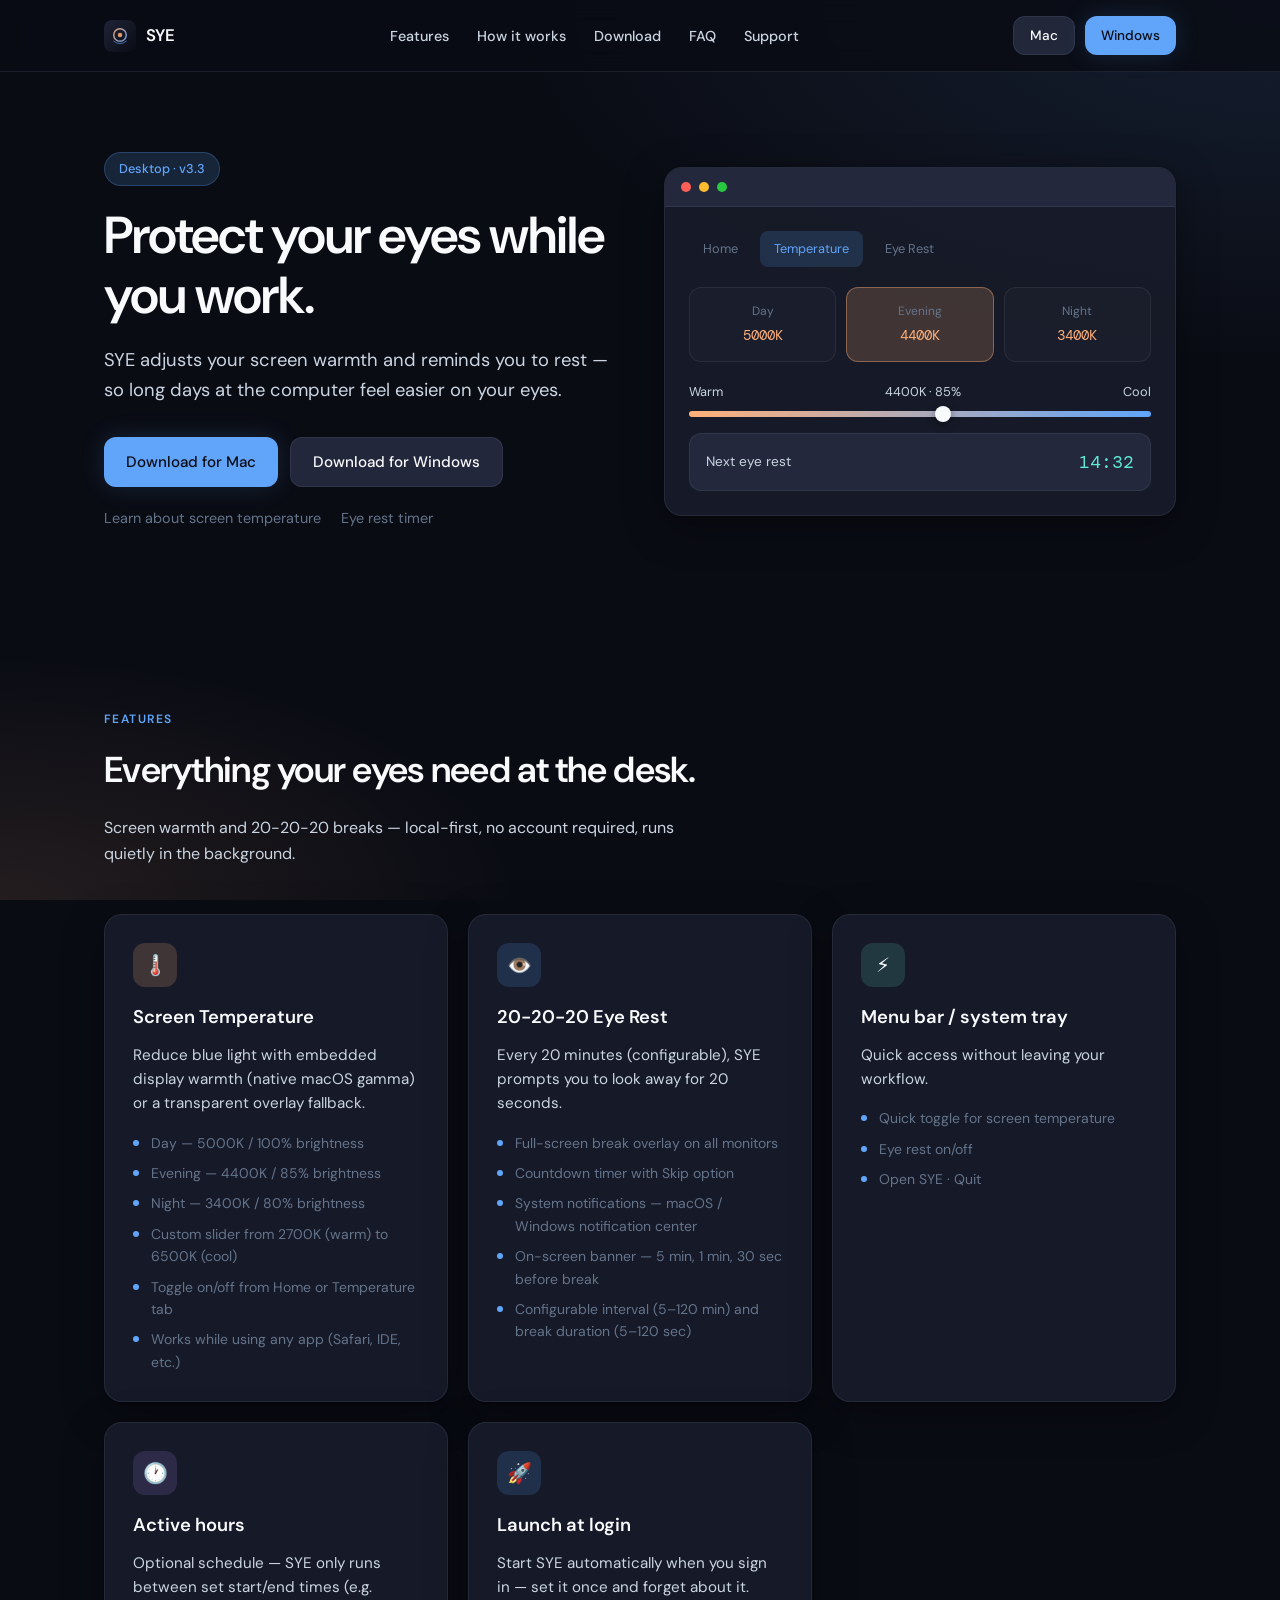
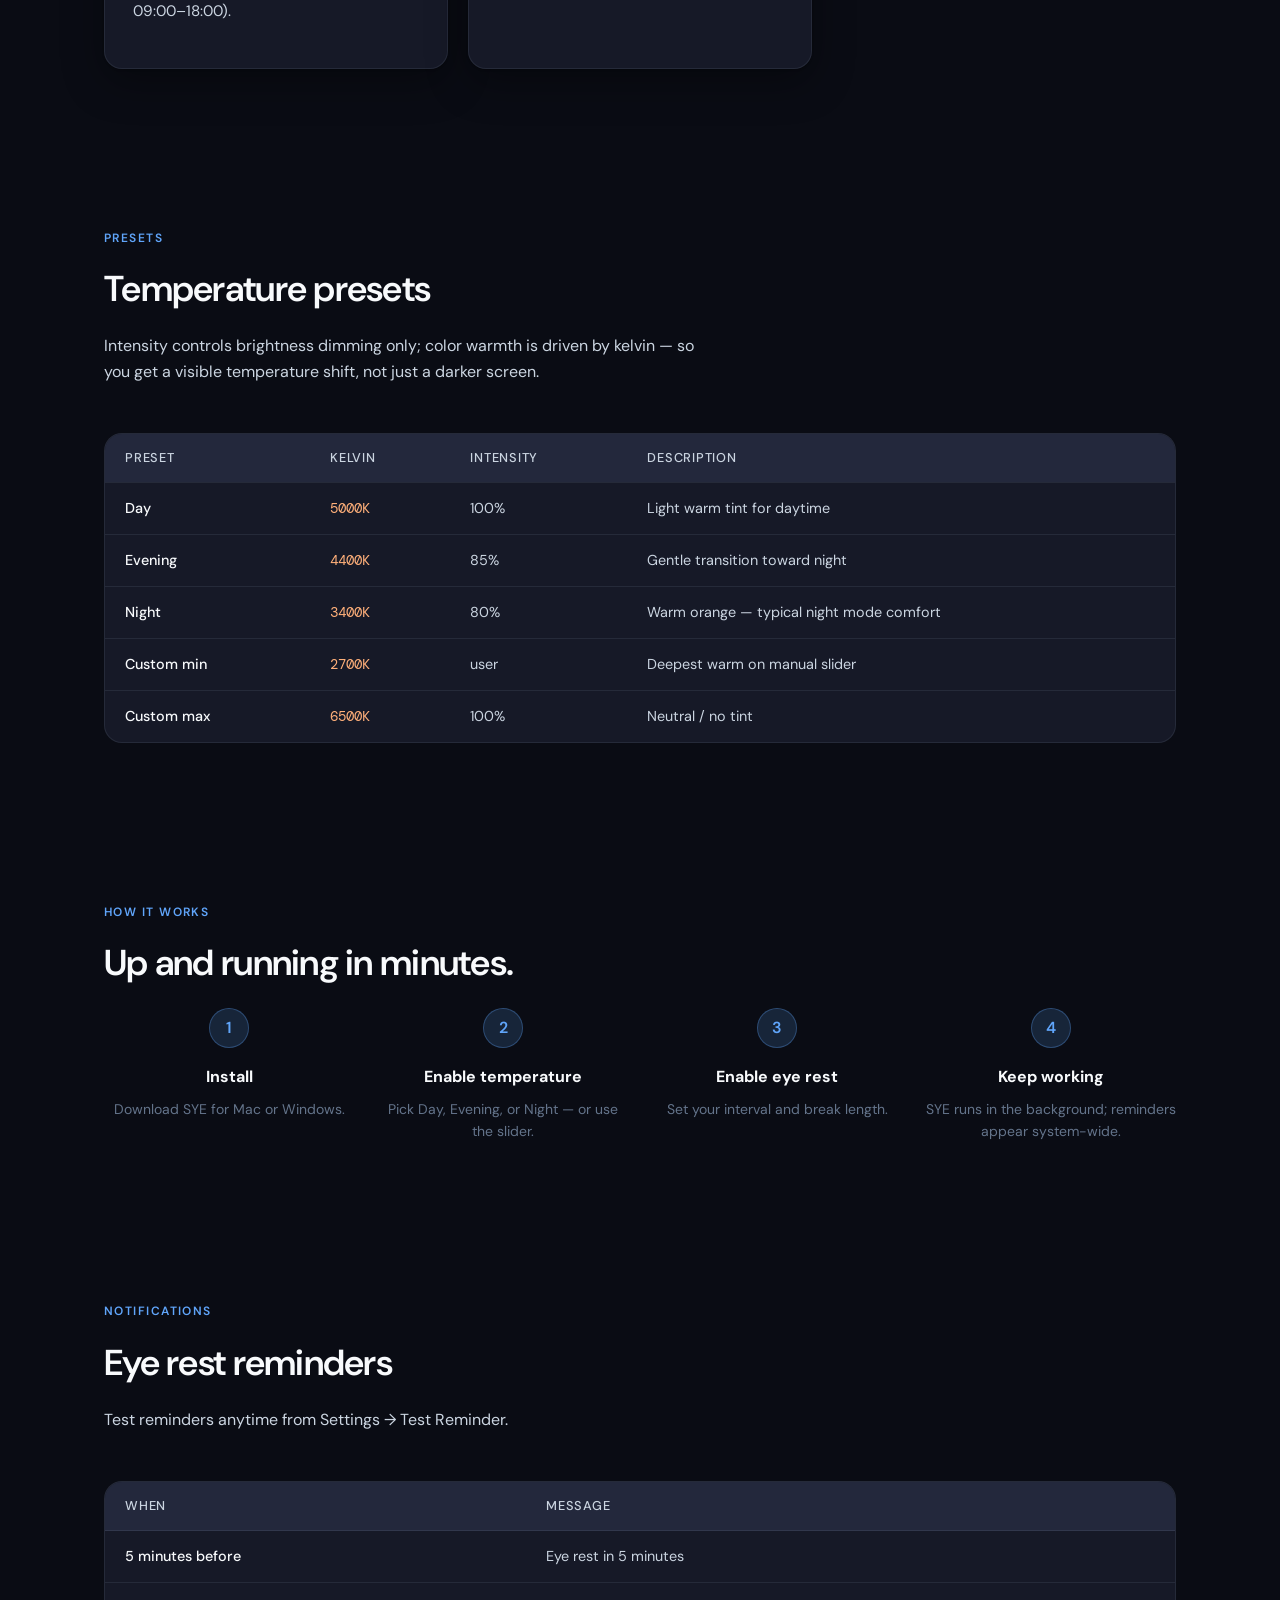
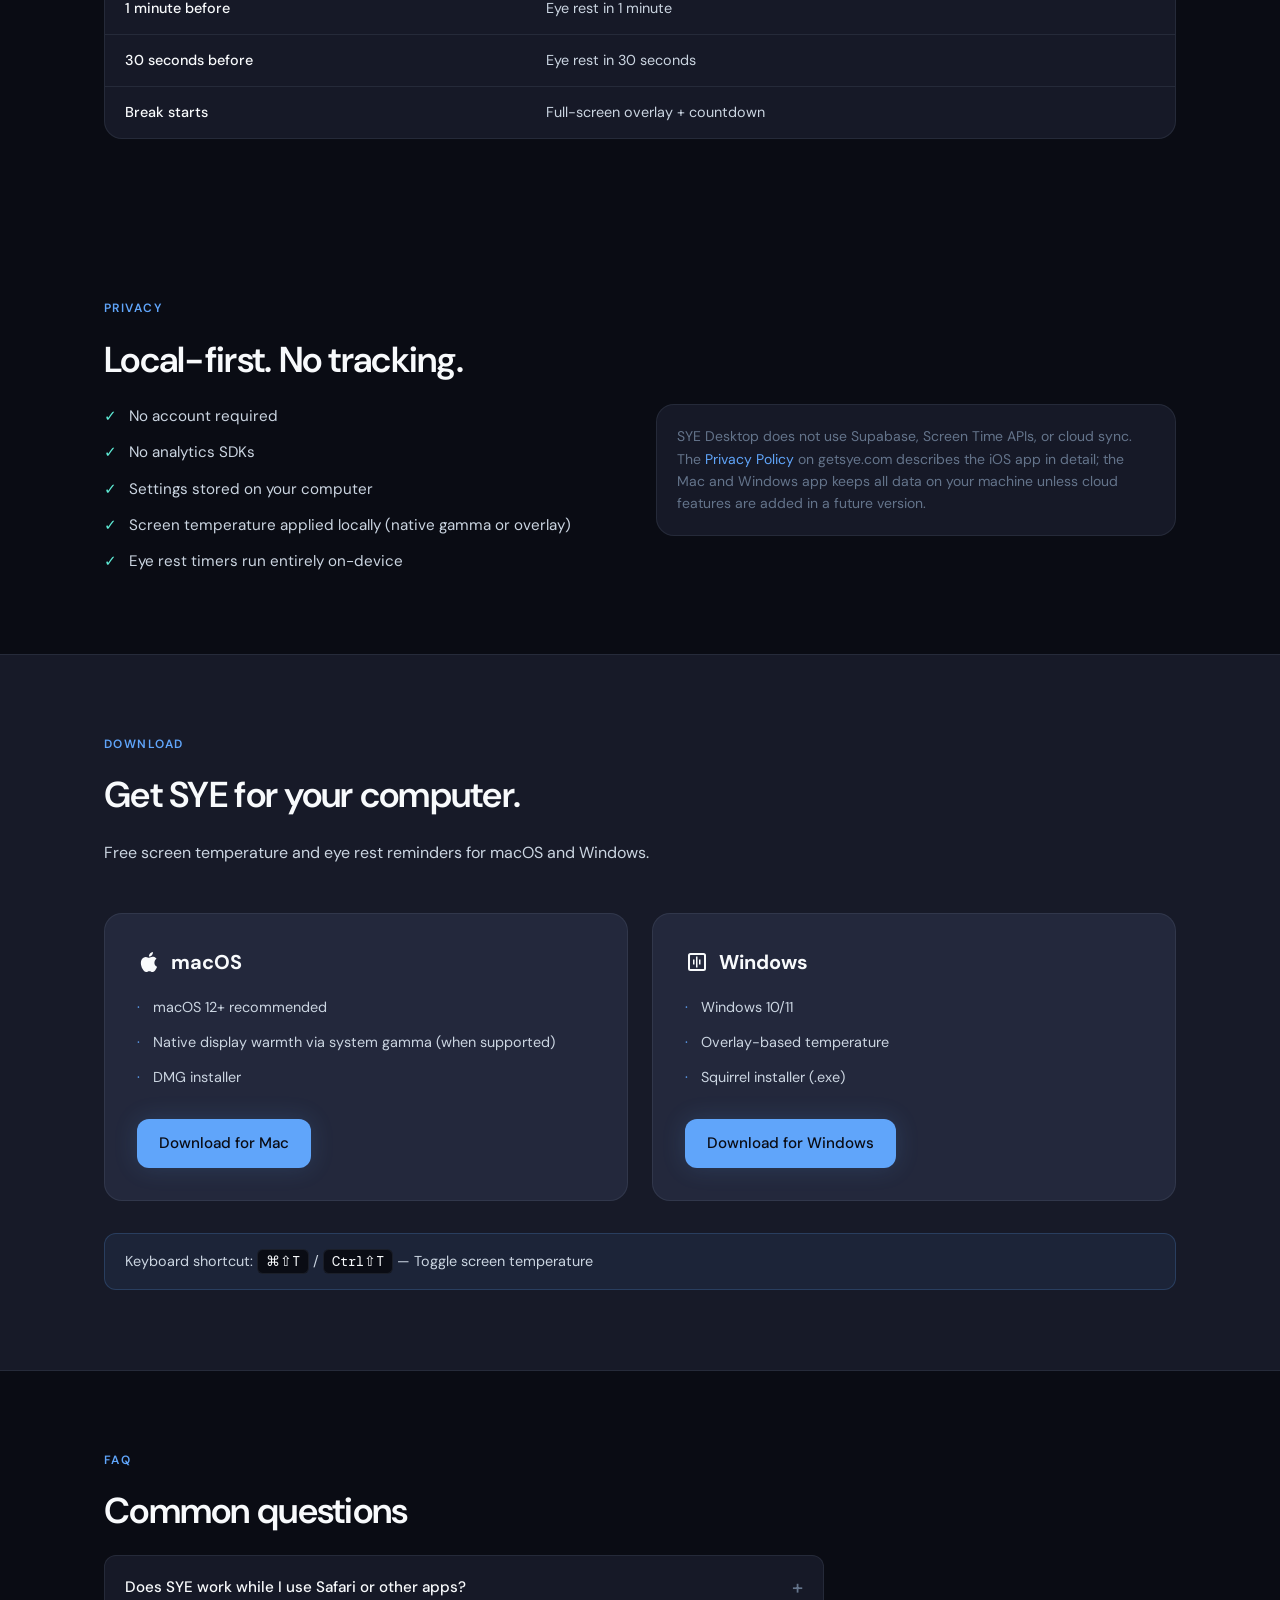
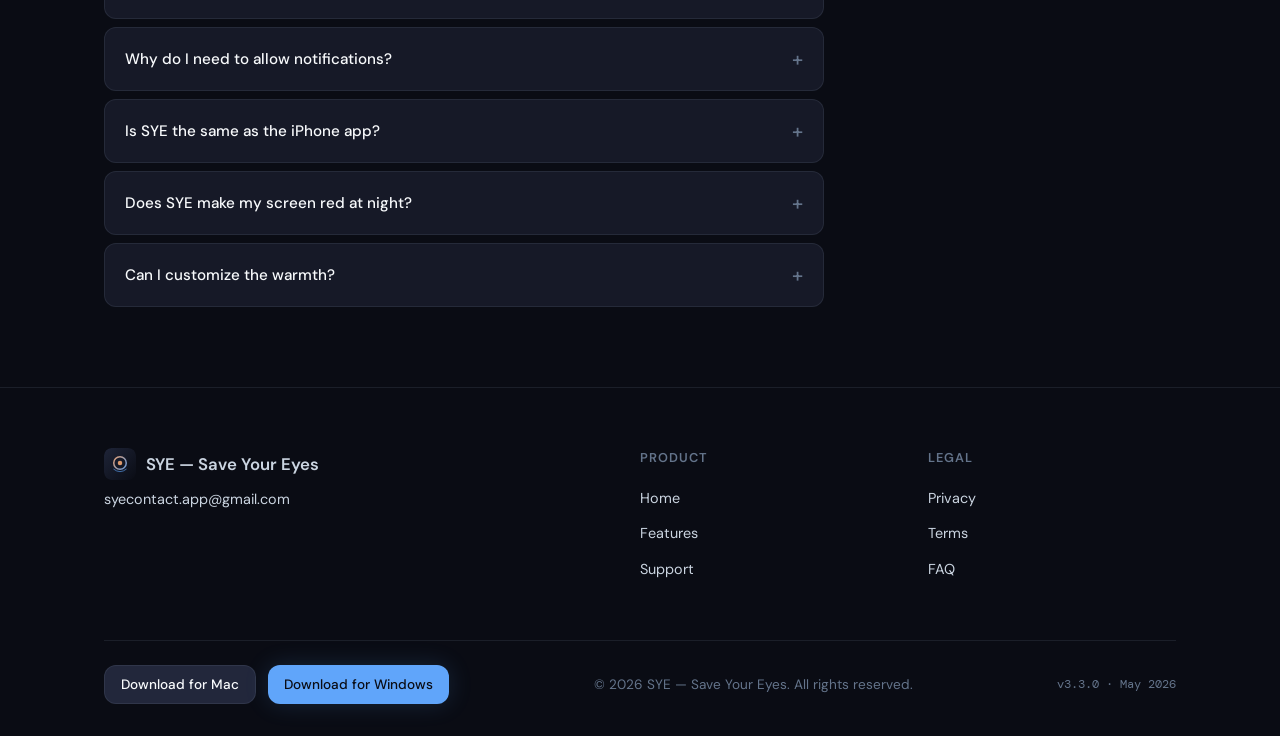
==== index.html @ 86c1af04 "Add SYE Desktop marketing site for Mac and Windows. Landing page, platform download pages, and share" ====
<!DOCTYPE html>
<html lang="en">
<head>
  <meta charset="UTF-8">
  <meta http-equiv="refresh" content="0; url=desktop/">
  <link rel="canonical" href="https://www.getsye.com/desktop/">
  <title>SYE Desktop — Save Your Eyes</title>
  <script>location.replace("desktop/");</script>
</head>
<body>
  <p><a href="desktop/">SYE Desktop — Save Your Eyes for Mac &amp; Windows</a></p>
</body>
</html>
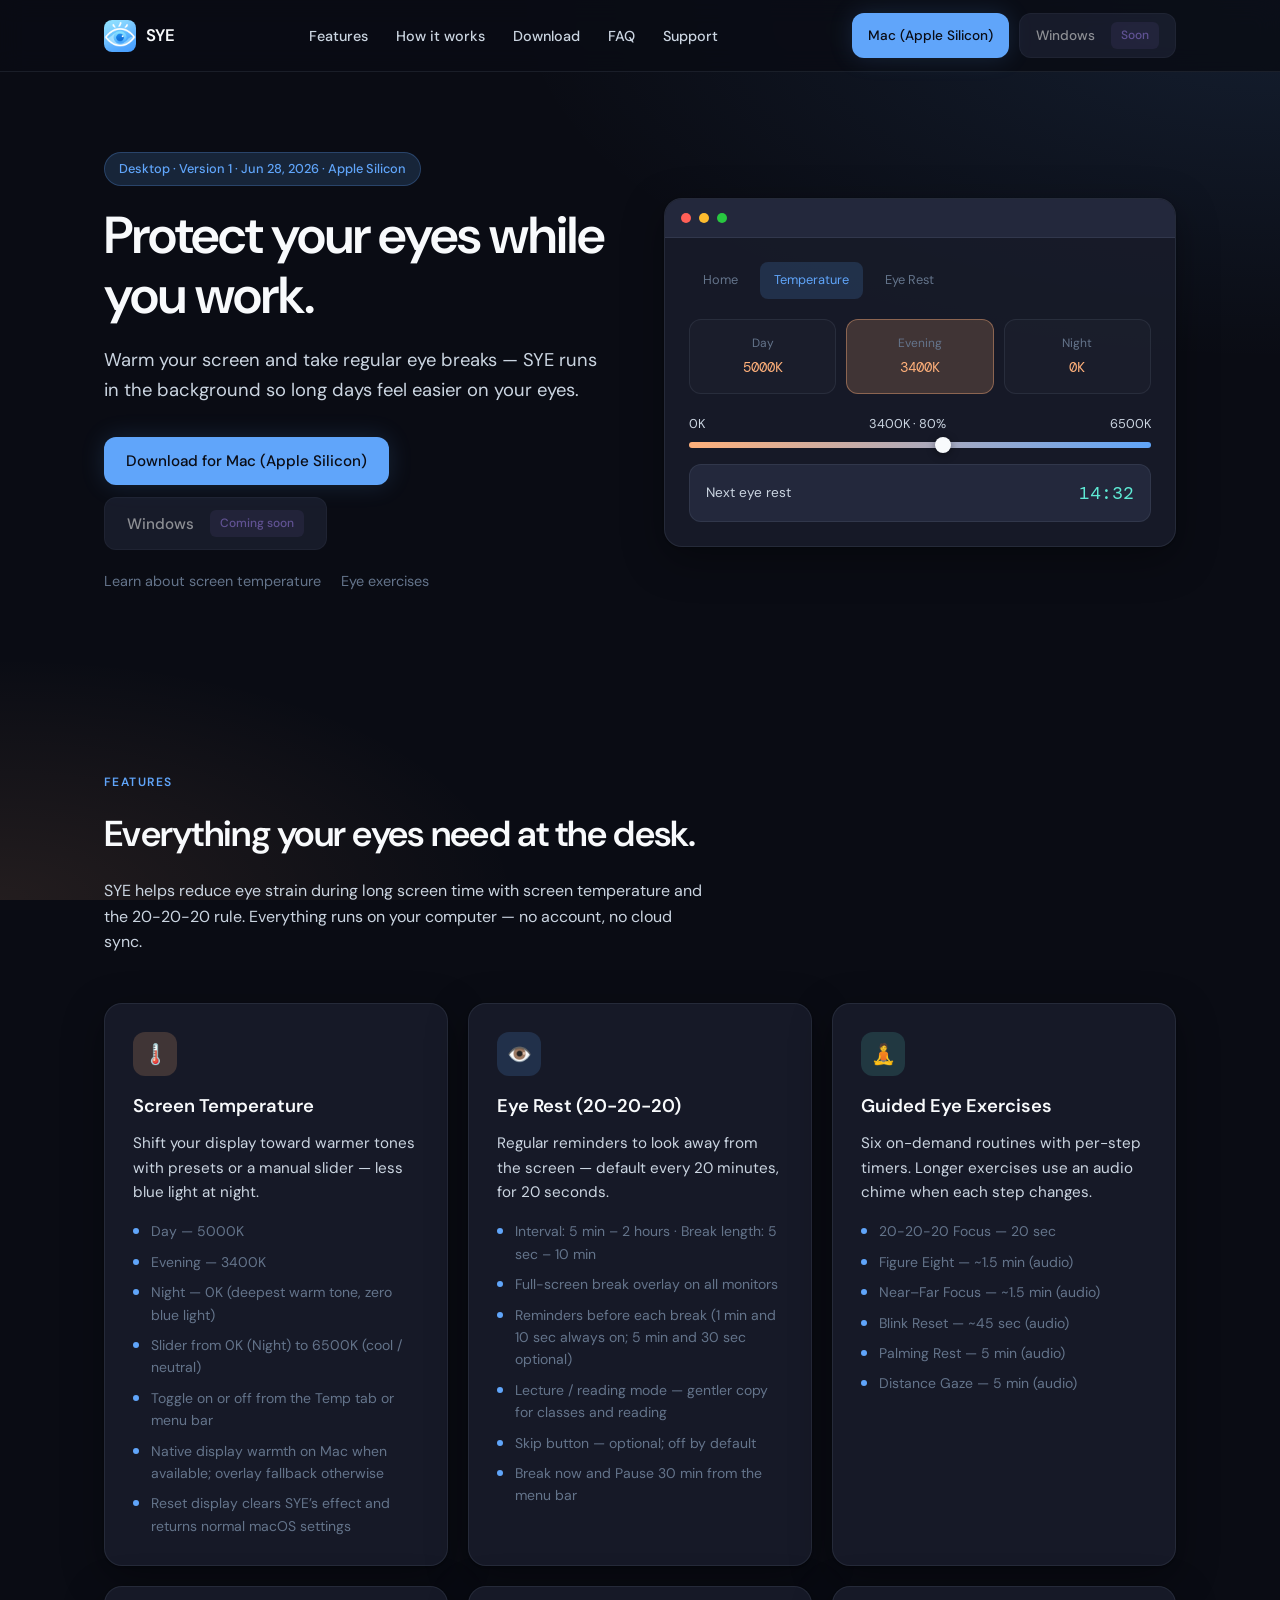
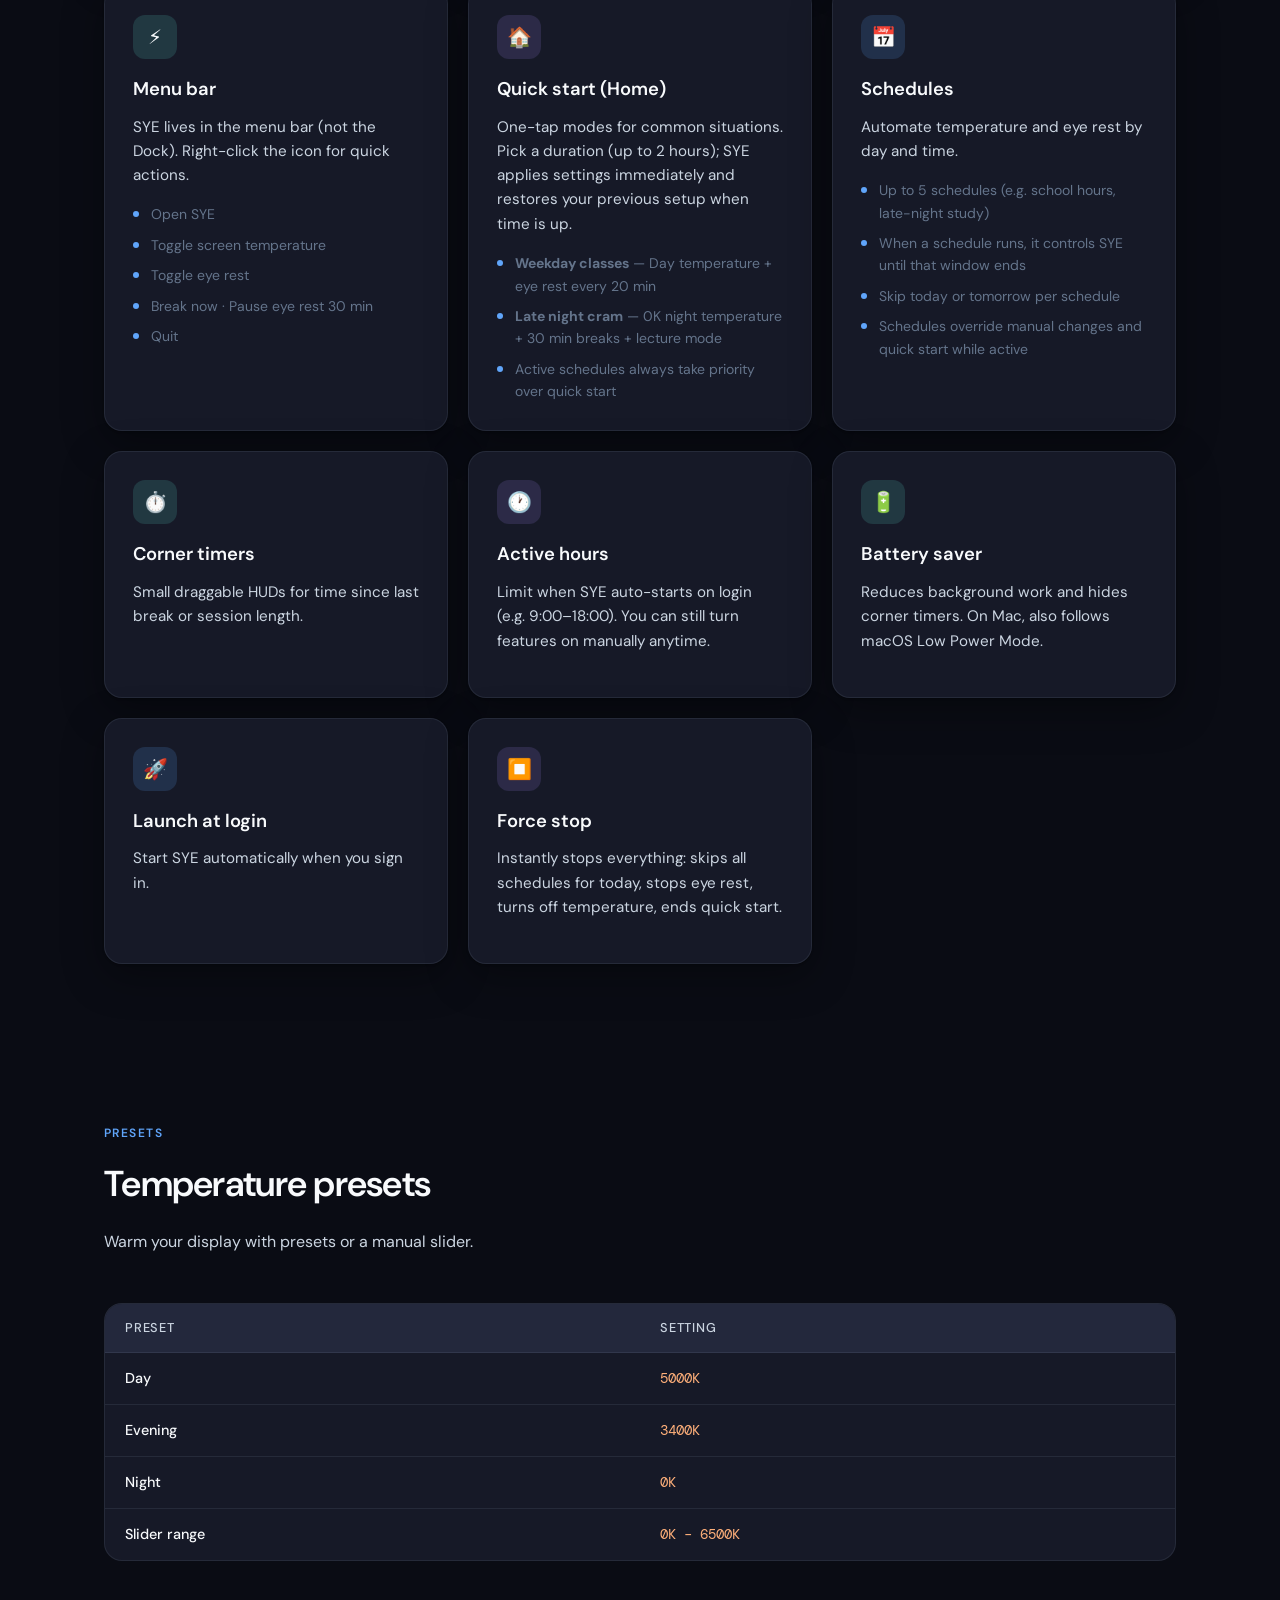
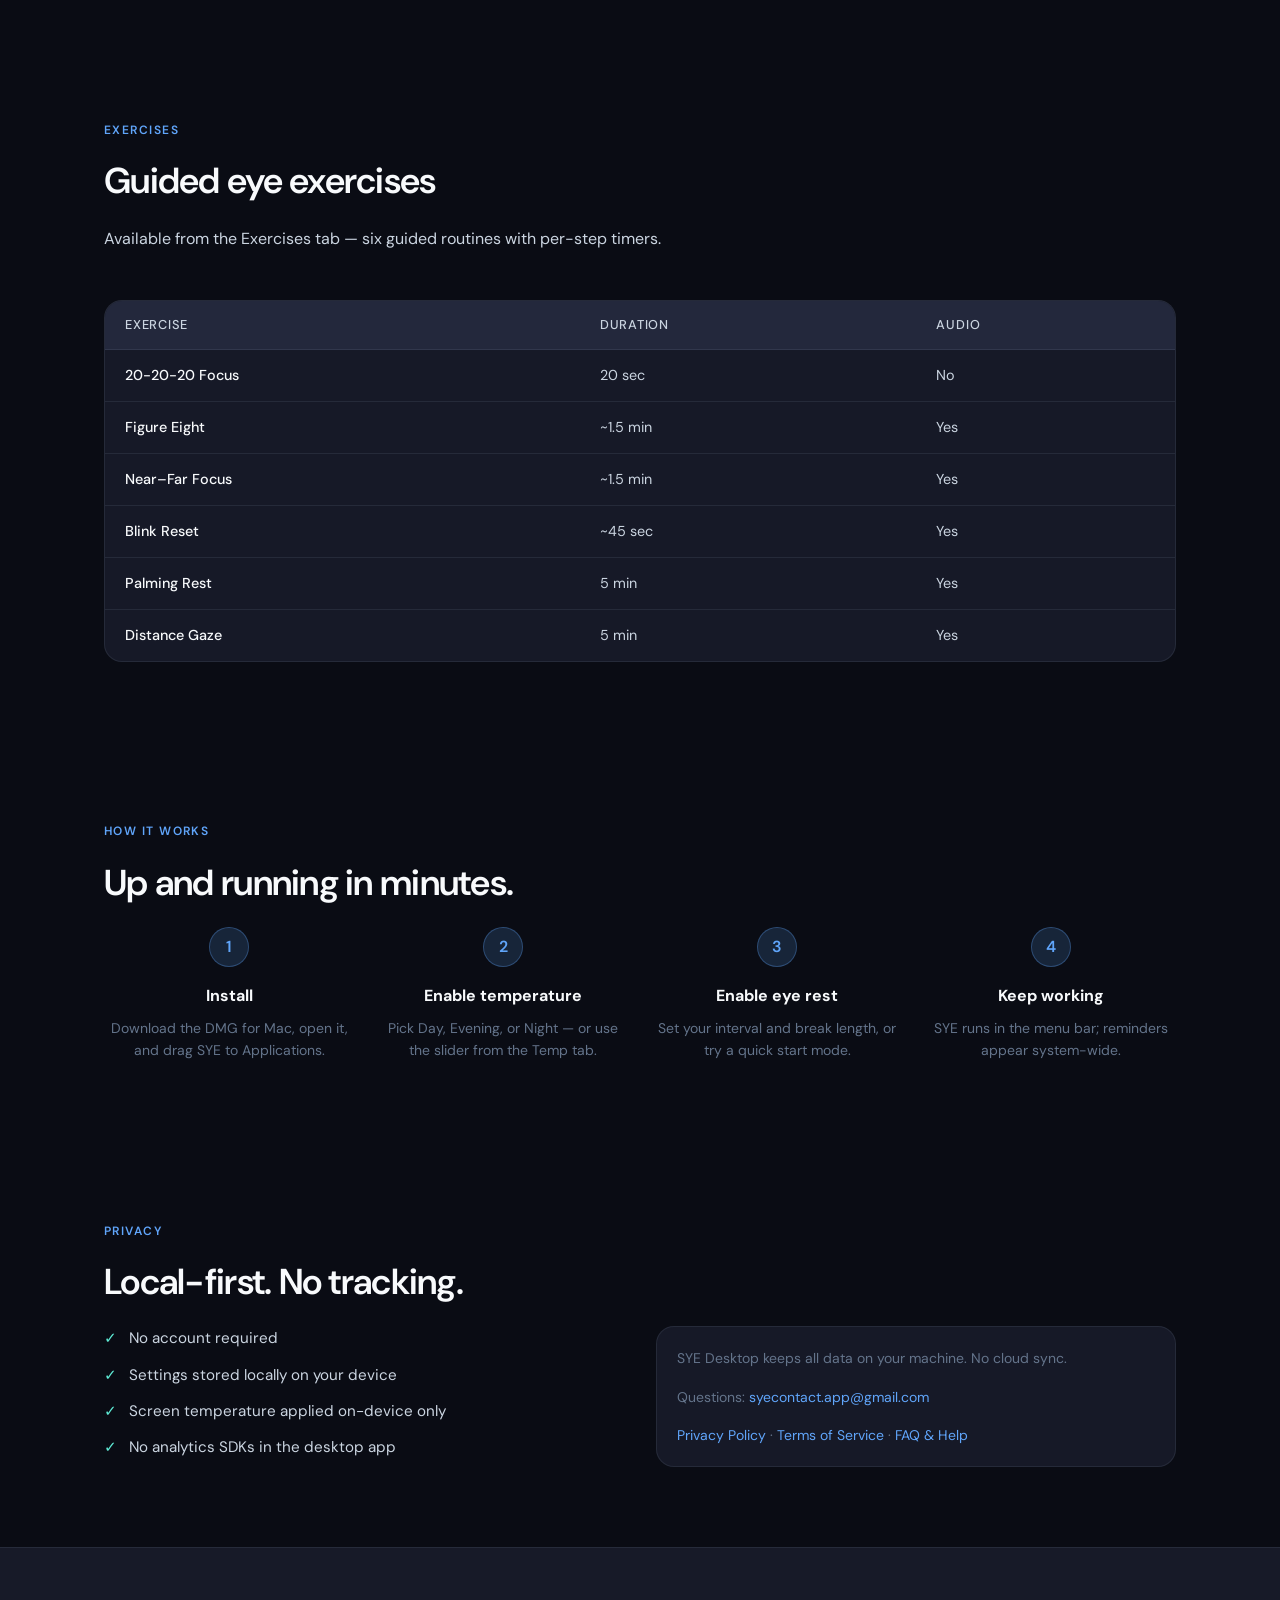
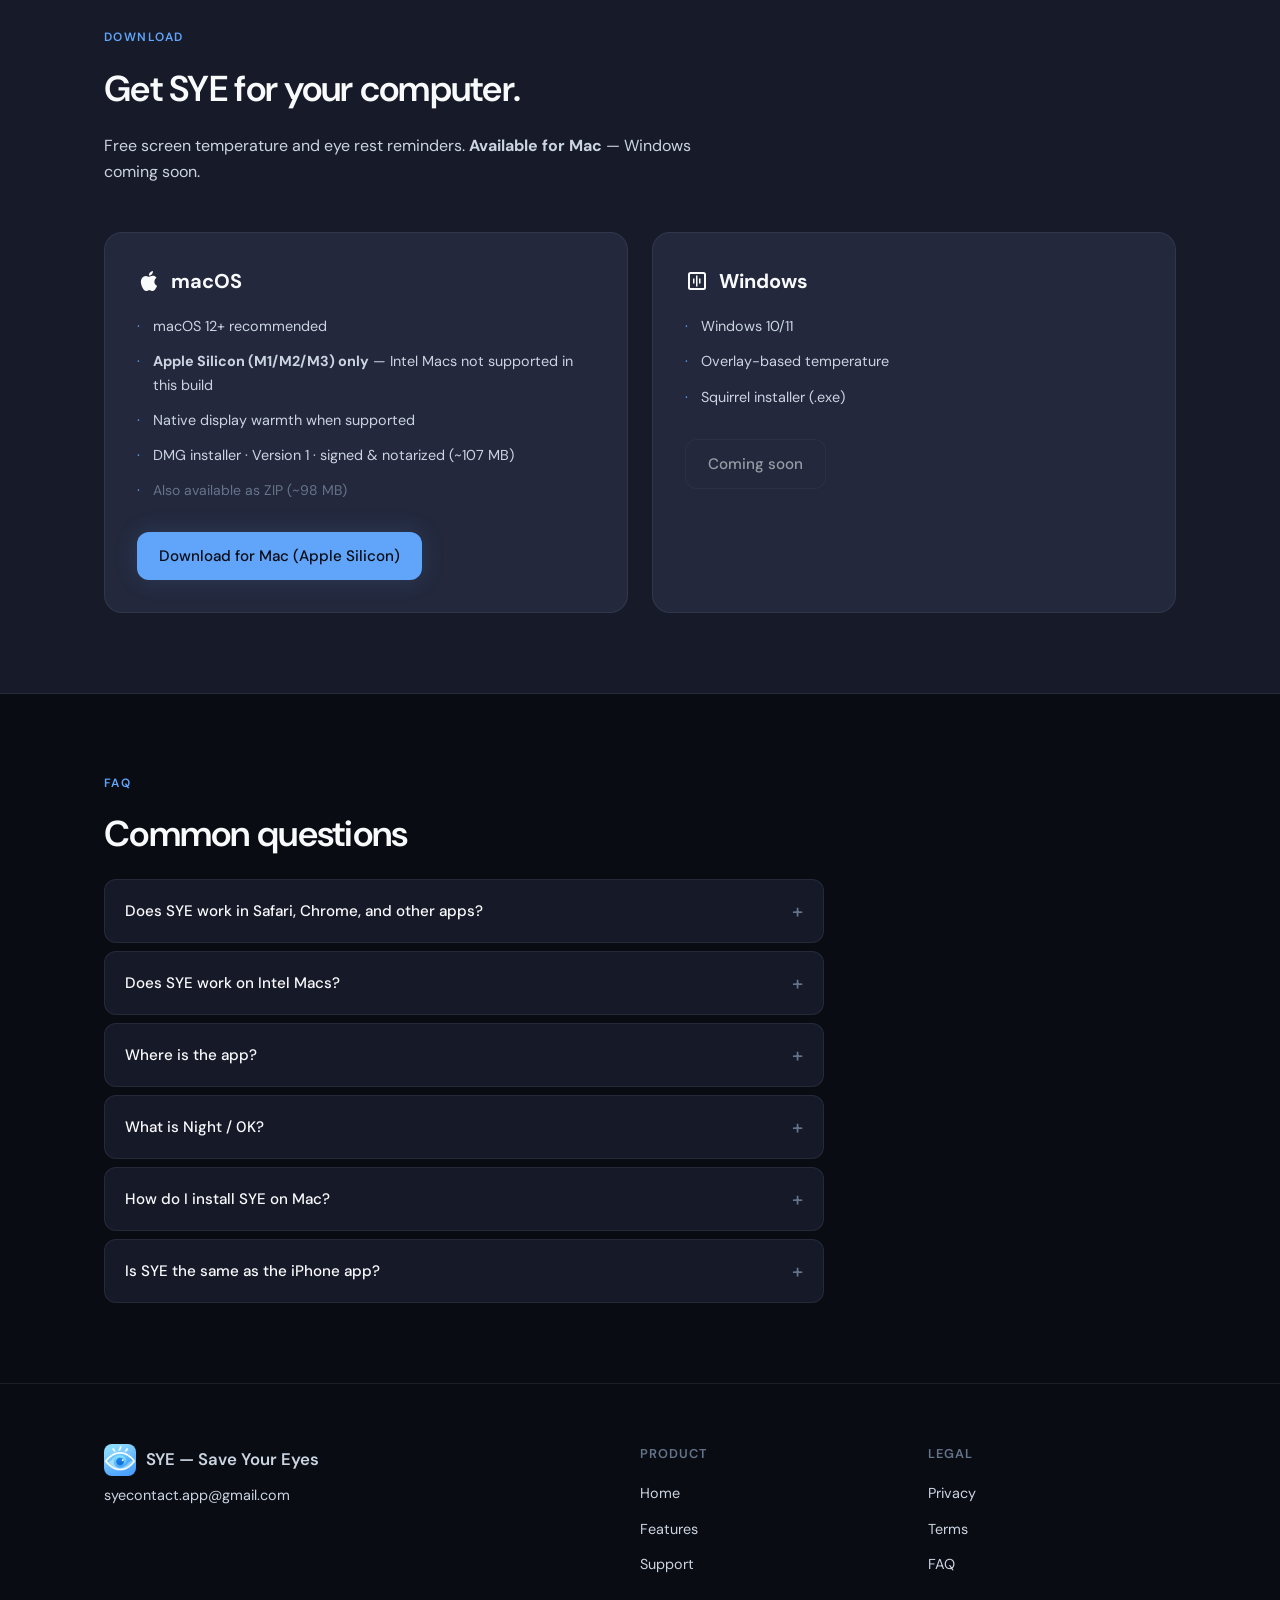
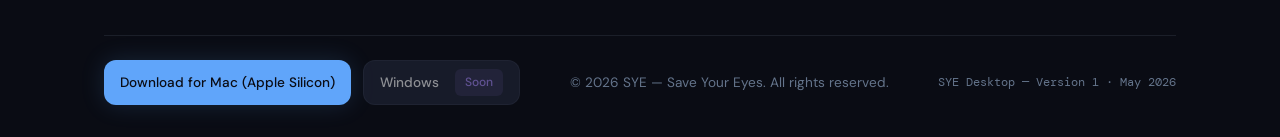
==== commit 19b7fd7a: "Release re-signed Mac build and fix SYE favicon. Remove verbose install notes, add proper tab icons " ====
--- a/index.html
+++ b/index.html
@@ -2,6 +2,9 @@
 <html lang="en">
 <head>
   <meta charset="UTF-8">
+  <link rel="icon" href="/assets/icon-32.png" sizes="32x32" type="image/png">
+  <link rel="icon" href="/assets/icon-16.png" sizes="16x16" type="image/png">
+  <link rel="apple-touch-icon" href="/assets/icon-180.png">
   <meta http-equiv="refresh" content="0; url=desktop/">
   <link rel="canonical" href="https://www.getsye.com/desktop/">
   <title>SYE Desktop — Save Your Eyes</title>
